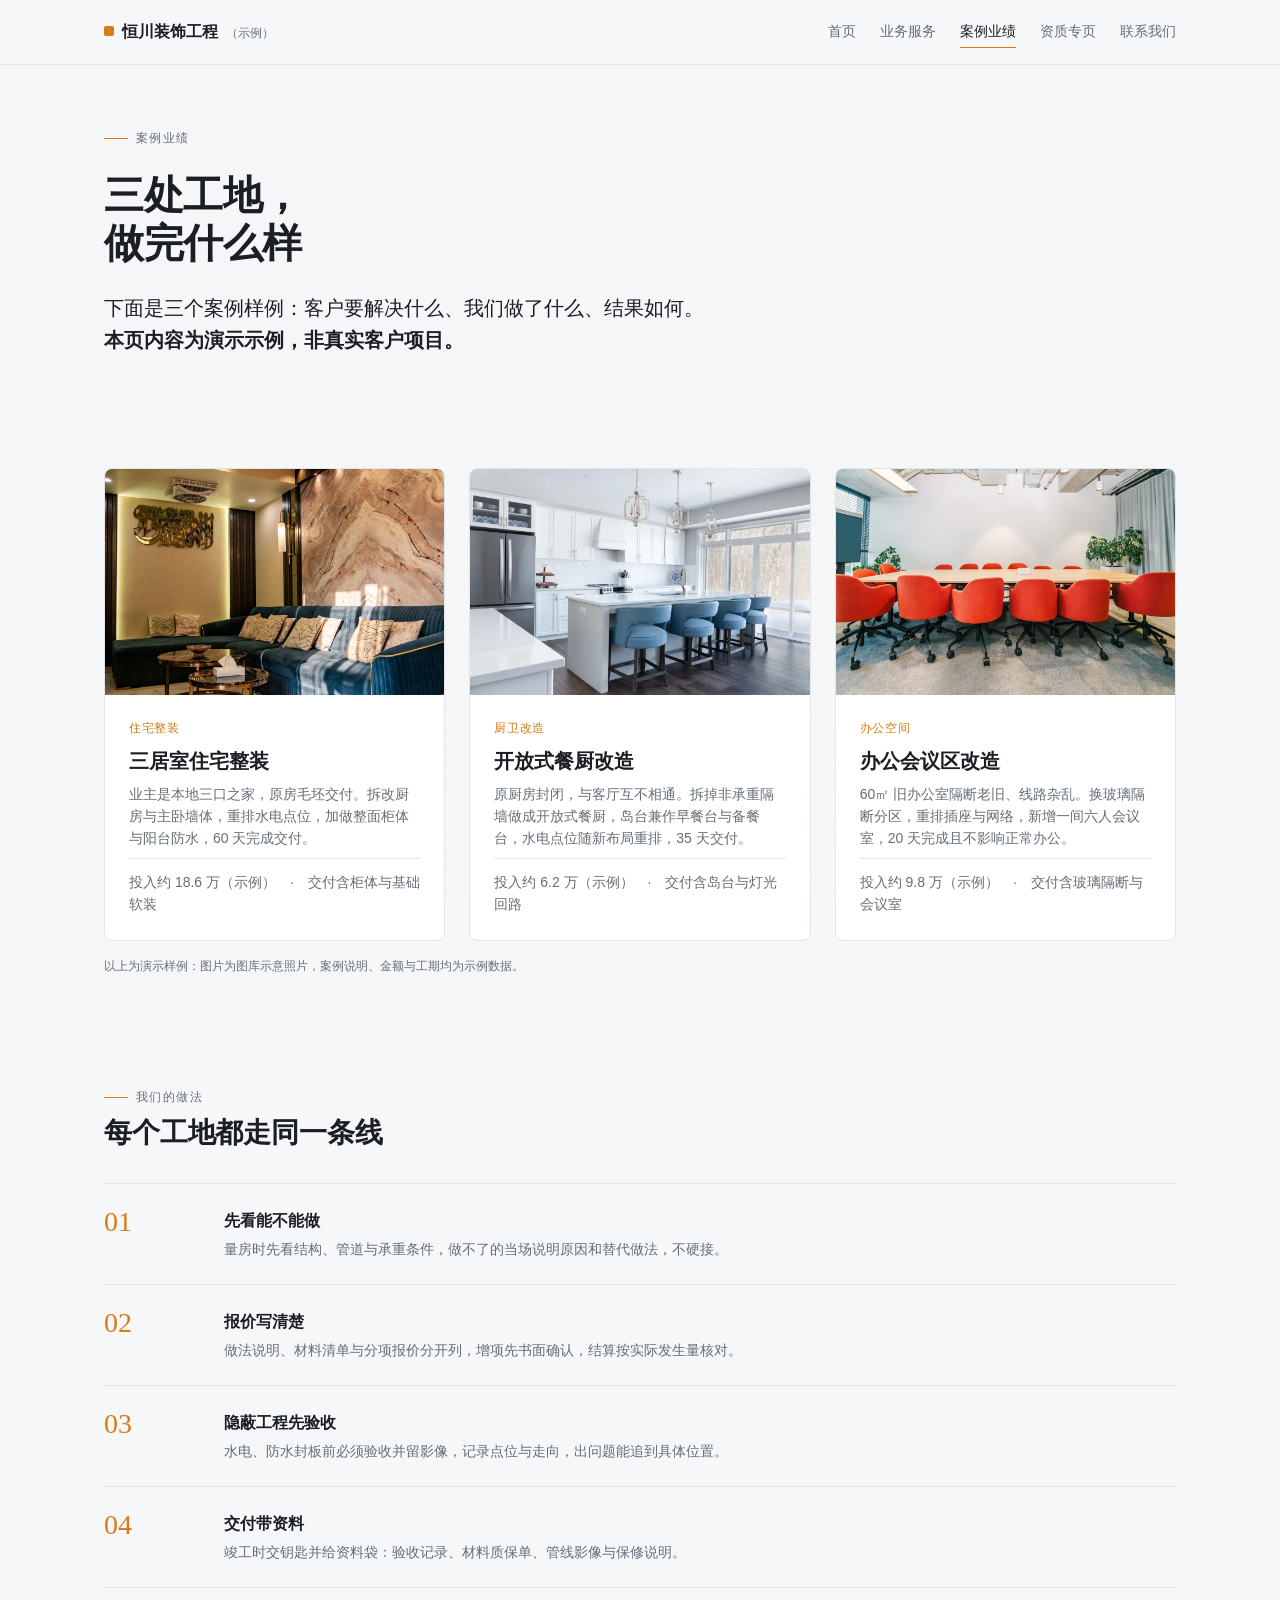
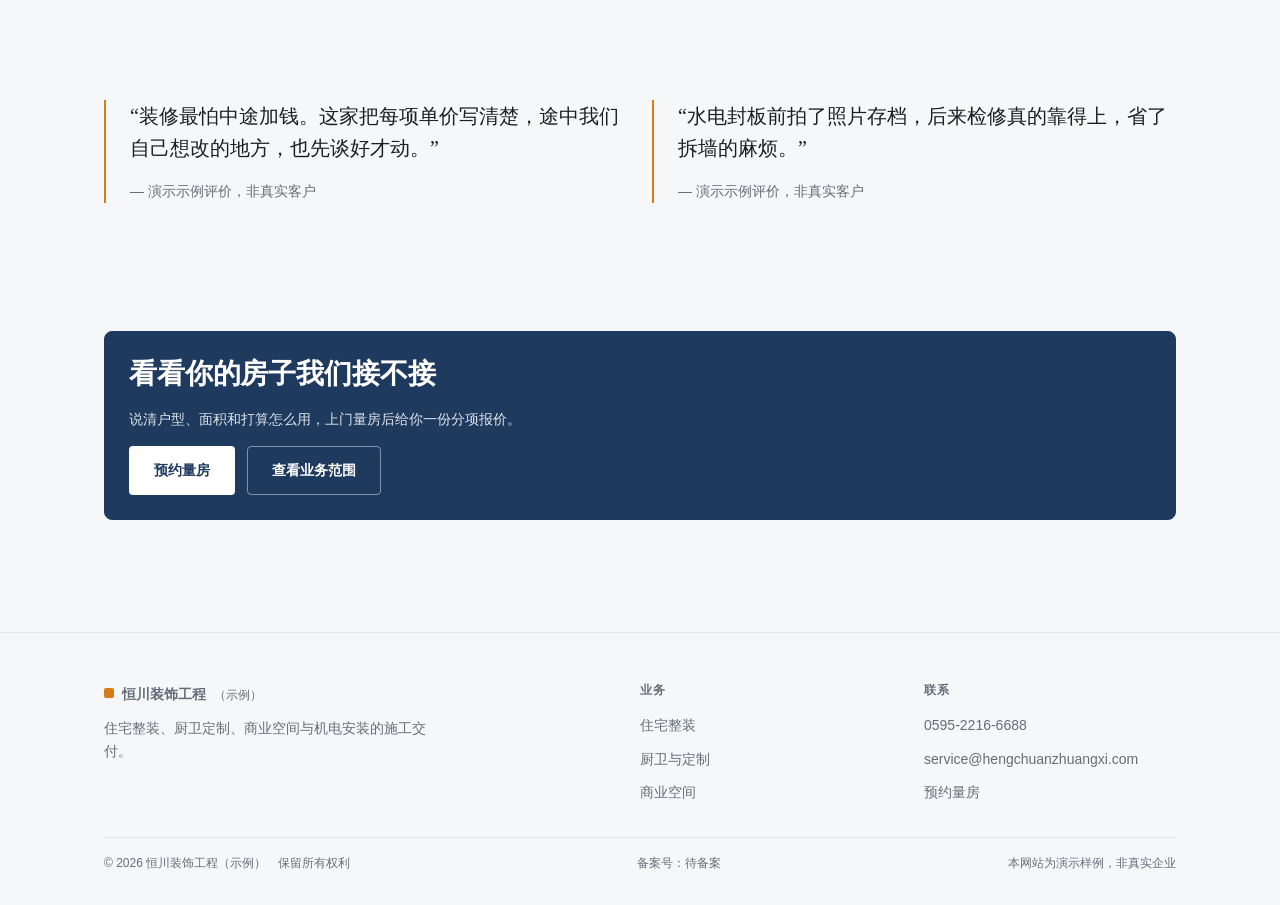
==== cases.html @ 95cbdffe "feat: 上传 cases.html" ====
<!DOCTYPE html>
<html lang="zh-CN">
<head>
<meta charset="UTF-8">
<meta name="viewport" content="width=device-width, initial-scale=1">
<title>案例业绩 | 泉州恒川装饰工程（示例）</title>
<meta name="description" content="恒川装饰工程（示例）的施工案例样例：三居室住宅整装、开放式餐厨改造、办公会议区改造，含做法说明与验收节点。本站为行业演示样例。">
<meta name="theme-color" content="#1f3a5f">
<link rel="icon" href="assets/img/favicon.svg" type="image/svg+xml">
<link rel="stylesheet" href="assets/css/base.css">
</head>
<body>
<a class="skip-link" href="#main">跳到主要内容</a>

<header class="site-header">
  <div class="container site-header__inner">
    <a class="brand" href="index.html">
      <span class="brand__mark" aria-hidden="true"></span>
      恒川装饰工程<span class="brand__sub">（示例）</span>
    </a>
    <button class="nav-toggle" type="button" aria-expanded="false" aria-controls="site-nav" aria-label="打开导航菜单">
      <span aria-hidden="true"></span>
    </button>
    <nav class="nav" id="site-nav" hidden aria-label="主导航">
      <a href="index.html">首页</a>
      <a href="services.html">业务服务</a>
      <a href="cases.html" aria-current="page">案例业绩</a>
      <a href="qualifications.html">资质专页</a>
      <a href="contact.html">联系我们</a>
    </nav>
  </div>
</header>

<main id="main">

  <section class="hero">
    <div class="container">
      <div class="stack-24 u-measure">
        <p class="eyebrow">案例业绩</p>
        <h1 class="display">三处工地，<br>做完什么样</h1>
        <p class="lede">下面是三个案例样例：客户要解决什么、我们做了什么、结果如何。<b>本页内容为演示示例，非真实客户项目。</b></p>
      </div>
    </div>
  </section>

  <!-- 案例卡 -->
  <section class="section">
    <div class="container">
      <div class="grid grid--3">
        <article class="card card--case">
          <div class="card--case__media">
            <img src="assets/img/case-home.webp" alt="完工的住宅客厅，蓝色布艺沙发与大理石背景墙" data-search="住宅整装 完工 客厅 沙发" width="1200" height="800" loading="lazy" decoding="async">
          </div>
          <div class="card--case__body">
            <span class="card__tag">住宅整装</span>
            <h3>三居室住宅整装</h3>
            <p>业主是本地三口之家，原房毛坯交付。拆改厨房与主卧墙体，重排水电点位，加做整面柜体与阳台防水，60 天完成交付。</p>
            <p class="card__meta">投入约 18.6 万（示例）　·　交付含柜体与基础软装</p>
          </div>
        </article>

        <article class="card card--case">
          <div class="card--case__media">
            <img src="assets/img/case-kitchen.webp" alt="完工的开放式厨房，白色岛台与灰蓝色吧台椅，落地窗采光" data-search="餐厨改造 完工 岛台 吧台椅" width="1200" height="800" loading="lazy" decoding="async">
          </div>
          <div class="card--case__body">
            <span class="card__tag">厨卫改造</span>
            <h3>开放式餐厨改造</h3>
            <p>原厨房封闭，与客厅互不相通。拆掉非承重隔墙做成开放式餐厨，岛台兼作早餐台与备餐台，水电点位随新布局重排，35 天交付。</p>
            <p class="card__meta">投入约 6.2 万（示例）　·　交付含岛台与灯光回路</p>
          </div>
        </article>

        <article class="card card--case">
          <div class="card--case__media">
            <img src="assets/img/case-office.webp" alt="完工的办公室会议区，长桌配红色转椅，两侧摆绿植" data-search="办公改造 完工 会议室 长桌" width="1200" height="800" loading="lazy" decoding="async">
          </div>
          <div class="card--case__body">
            <span class="card__tag">办公空间</span>
            <h3>办公会议区改造</h3>
            <p>60㎡ 旧办公室隔断老旧、线路杂乱。换玻璃隔断分区，重排插座与网络，新增一间六人会议室，20 天完成且不影响正常办公。</p>
            <p class="card__meta">投入约 9.8 万（示例）　·　交付含玻璃隔断与会议室</p>
          </div>
        </article>
      </div>
      <p class="tiny u-mt-16">以上为演示样例：图片为图库示意照片，案例说明、金额与工期均为示例数据。</p>
    </div>
  </section>

  <!-- 做法说明 -->
  <section class="section section--tight">
    <div class="container">
      <div class="section-head">
        <p class="eyebrow">我们的做法</p>
        <h2 class="h2">每个工地都走同一条线</h2>
      </div>
      <ol class="steps">
        <li class="step">
          <div class="step__no">01</div>
          <div>
            <h3>先看能不能做</h3>
            <p>量房时先看结构、管道与承重条件，做不了的当场说明原因和替代做法，不硬接。</p>
          </div>
        </li>
        <li class="step">
          <div class="step__no">02</div>
          <div>
            <h3>报价写清楚</h3>
            <p>做法说明、材料清单与分项报价分开列，增项先书面确认，结算按实际发生量核对。</p>
          </div>
        </li>
        <li class="step">
          <div class="step__no">03</div>
          <div>
            <h3>隐蔽工程先验收</h3>
            <p>水电、防水封板前必须验收并留影像，记录点位与走向，出问题能追到具体位置。</p>
          </div>
        </li>
        <li class="step">
          <div class="step__no">04</div>
          <div>
            <h3>交付带资料</h3>
            <p>竣工时交钥匙并给资料袋：验收记录、材料质保单、管线影像与保修说明。</p>
          </div>
        </li>
      </ol>
    </div>
  </section>

  <!-- 客户评价 -->
  <section class="section">
    <div class="container">
      <div class="grid grid--2 u-items-start">
        <figure class="quote">
          <p>“装修最怕中途加钱。这家把每项单价写清楚，途中我们自己想改的地方，也先谈好才动。”</p>
          <figcaption class="small">— 演示示例评价，非真实客户</figcaption>
        </figure>
        <figure class="quote">
          <p>“水电封板前拍了照片存档，后来检修真的靠得上，省了拆墙的麻烦。”</p>
          <figcaption class="small">— 演示示例评价，非真实客户</figcaption>
        </figure>
      </div>
    </div>
  </section>

  <!-- CTA -->
  <section class="section">
    <div class="container">
      <div class="card card--cta">
        <div class="stack-16">
          <h2 class="h2">看看你的房子我们接不接</h2>
          <p class="u-measure">说清户型、面积和打算怎么用，上门量房后给你一份分项报价。</p>
          <div class="hero__actions">
            <a class="btn btn--primary btn--invert" href="contact.html">预约量房</a>
            <a class="btn btn--ghost btn--outline-invert" href="services.html">查看业务范围</a>
          </div>
        </div>
      </div>
    </div>
  </section>

</main>

<footer class="site-footer">
  <div class="container">
    <div class="site-footer__grid">
      <div>
        <a class="brand u-mb-12" href="index.html">
          <span class="brand__mark" aria-hidden="true"></span>
          恒川装饰工程<span class="brand__sub">（示例）</span>
        </a>
        <p class="small u-max-44">住宅整装、厨卫定制、商业空间与机电安装的施工交付。</p>
      </div>
      <div>
        <h3 class="footer__label">业务</h3>
        <ul>
          <li><a href="services.html">住宅整装</a></li>
          <li><a href="services.html">厨卫与定制</a></li>
          <li><a href="services.html">商业空间</a></li>
        </ul>
      </div>
      <div>
        <h3 class="footer__label">联系</h3>
        <ul>
          <li><a href="tel:+8659522166688">0595-2216-6688</a></li>
          <li><a href="mailto:service@hengchuanzhuangxi.com">service@hengchuanzhuangxi.com</a></li>
          <li><a href="contact.html">预约量房</a></li>
        </ul>
      </div>
    </div>
    <div class="site-footer__bottom">
      <span class="tiny">© <span id="year">2026</span> 恒川装饰工程（示例）　保留所有权利</span>
      <span class="tiny">备案号：待备案</span>
      <span class="tiny">本网站为演示样例，非真实企业</span>
    </div>
  </div>
</footer>

<script src="assets/js/site.js"></script>
</body>
</html>
---- assets/css/base.css ----
/* ============================================================
   恒川装饰工程（示例）· 站点样式
   C 站（工程与安装行业 Demo）· 设计令牌集中在文件最上方
   ============================================================ */

:root {
  /* ---- 主色（1 个）：工程藏蓝 ---- */
  --brand: #1f3a5f;
  --brand-deep: #16293f;
  --brand-soft: #e9eef4;

  /* ---- 强调色（1 个）：施工橙 ---- */
  --accent: #d97b16;
  --accent-soft: #fdf0e3;

  /* ---- 中性灰阶（4 级以上） ---- */
  --page: #f6f7f9;
  --surface: #ffffff;
  --line: #e2e5ea;
  --line-strong: #c6cbd3;
  --text: #1b1e23;
  --text-muted: #666d78;

  /* ---- 字号阶梯：12 / 14 / 16 / 20 / 28 / 40 ---- */
  --fs-12: 0.75rem;
  --fs-14: 0.875rem;
  --fs-16: 1rem;
  --fs-20: 1.25rem;
  --fs-28: 1.75rem;
  --fs-40: 2.5rem;

  /* ---- 间距（4 的倍数） ---- */
  --sp-4: 4px;
  --sp-8: 8px;
  --sp-12: 12px;
  --sp-16: 16px;
  --sp-24: 24px;
  --sp-32: 32px;
  --sp-48: 48px;
  --sp-64: 64px;
  --sp-96: 96px;

  --radius: 4px;
  --radius-lg: 8px;
  --measure: 68ch;

  --font-sans: -apple-system, BlinkMacSystemFont, "Segoe UI", "PingFang SC",
    "Hiragino Sans GB", "Microsoft YaHei", "Source Han Sans SC", sans-serif;
  --font-serif: "Songti SC", "SimSun", "Noto Serif CJK SC", "Source Han Serif SC",
    Georgia, "Times New Roman", serif;
}

@media (prefers-color-scheme: dark) {
  :root {
    --brand: #8fb4dd;
    --brand-deep: #b6cfe9;
    --brand-soft: #16233a;
    --accent: #eda53f;
    --accent-soft: #3a2a12;

    --page: #10141a;
    --surface: #171c24;
    --line: #2b323c;
    --line-strong: #434c59;
    --text: #e9edf3;
    --text-muted: #9aa3b0;
  }
}

/* ============================================================
   基础
   ============================================================ */

*,
*::before,
*::after {
  box-sizing: border-box;
}

html {
  -webkit-text-size-adjust: 100%;
}

body {
  margin: 0;
  background: var(--page);
  color: var(--text);
  font-family: var(--font-sans);
  font-size: var(--fs-16);
  line-height: 1.6;
  -webkit-font-smoothing: antialiased;
  overflow-x: hidden;
}

/* 纸纹噪点背景（页面级细节，非默认白底） */
body::before {
  content: "";
  position: fixed;
  inset: 0;
  z-index: 0;
  pointer-events: none;
  opacity: 0.4;
  background-image: url("data:image/svg+xml,%3Csvg xmlns='http://www.w3.org/2000/svg' width='160' height='160'%3E%3Cfilter id='n'%3E%3CfeTurbulence type='fractalNoise' baseFrequency='0.85' numOctaves='3'/%3E%3C/filter%3E%3Crect width='160' height='160' filter='url(%23n)' opacity='0.05'/%3E%3C/svg%3E");
}

body > * {
  position: relative;
  z-index: 1;
}

img {
  max-width: 100%;
  height: auto;
  display: block;
}

a {
  color: var(--brand);
  text-decoration-thickness: 1px;
  text-underline-offset: 3px;
}

a:hover {
  color: var(--accent);
}

:focus-visible {
  outline: 2px solid var(--accent);
  outline-offset: 2px;
  border-radius: 2px;
}

::selection {
  background: var(--brand);
  color: var(--surface);
}

h1,
h2,
h3,
p,
figure,
blockquote,
dl,
dd {
  margin: 0;
}

ul,
ol {
  margin: 0;
  padding: 0;
  list-style: none;
}

input,
button,
textarea,
select {
  font: inherit;
  color: inherit;
}

button {
  cursor: pointer;
}

/* ============================================================
   排版
   ============================================================ */

.container {
  width: 100%;
  max-width: 1120px;
  margin: 0 auto;
  padding: 0 var(--sp-24);
}

@media (max-width: 640px) {
  .container {
    padding: 0 var(--sp-16);
  }
}

.section {
  padding: var(--sp-64) 0;
}

@media (max-width: 640px) {
  .section {
    padding: var(--sp-48) 0;
  }
}

.section--tight {
  padding: var(--sp-48) 0;
}

/* 大标题：衬线，超大字号，全站唯一的衬线体块 */
.display {
  font-family: var(--font-serif);
  font-size: var(--fs-40);
  line-height: 1.2;
  letter-spacing: -0.01em;
  font-weight: 700;
}

@media (max-width: 640px) {
  .display {
    font-size: var(--fs-28);
  }
}

.h2 {
  font-size: var(--fs-28);
  line-height: 1.3;
  letter-spacing: -0.005em;
  font-weight: 650;
}

@media (max-width: 640px) {
  .h2 {
    font-size: var(--fs-20);
  }
}

.h3 {
  font-size: var(--fs-20);
  line-height: 1.4;
  font-weight: 650;
}

.lede {
  font-size: var(--fs-20);
  line-height: 1.6;
  color: var(--text);
  max-width: var(--measure);
}

@media (max-width: 640px) {
  .lede {
    font-size: var(--fs-16);
  }
}

.body-text {
  max-width: var(--measure);
  color: var(--text-muted);
}

.small {
  font-size: var(--fs-14);
  color: var(--text-muted);
}

.tiny {
  font-size: var(--fs-12);
  color: var(--text-muted);
}

/* 1px 细线分隔（区块之间的克制分界） */
.rule {
  height: 1px;
  background: var(--line);
  border: 0;
  margin: 0;
}

/* 区块抬头：编号 + 标题 + 一句说明 */
.section-head {
  display: grid;
  gap: var(--sp-8);
  margin-bottom: var(--sp-32);
  max-width: var(--measure);
}

.eyebrow {
  display: inline-flex;
  align-items: center;
  gap: var(--sp-8);
  font-size: var(--fs-12);
  letter-spacing: 0.12em;
  text-transform: uppercase;
  color: var(--text-muted);
}

.eyebrow::before {
  content: "";
  width: 24px;
  height: 1px;
  background: var(--accent);
}

/* ============================================================
   按钮
   ============================================================ */

.btn {
  display: inline-flex;
  align-items: center;
  justify-content: center;
  gap: var(--sp-8);
  min-height: 44px;
  padding: var(--sp-12) var(--sp-24);
  border: 1px solid transparent;
  border-radius: var(--radius);
  font-size: var(--fs-14);
  font-weight: 600;
  text-decoration: none;
  transition: background-color 0.15s ease, border-color 0.15s ease, color 0.15s ease;
}

.btn--primary {
  background: var(--brand);
  color: var(--surface);
}

.btn--primary:hover {
  background: var(--brand-deep);
  color: var(--surface);
}

.btn--primary:active {
  transform: translateY(1px);
}

.btn--ghost {
  background: transparent;
  color: var(--text);
  border-color: var(--line-strong);
}

.btn--ghost:hover {
  border-color: var(--brand);
  color: var(--brand);
}

.btn[disabled],
.btn[aria-disabled="true"] {
  opacity: 0.45;
  cursor: not-allowed;
  pointer-events: none;
}

.btn.is-loading {
  color: transparent;
  position: relative;
}

.btn.is-loading::after {
  content: "";
  position: absolute;
  width: 14px;
  height: 14px;
  border: 2px solid currentColor;
  border-top-color: transparent;
  border-radius: 50%;
  color: var(--surface);
  animation: spin 0.7s linear infinite;
}

@keyframes spin {
  to {
    transform: rotate(360deg);
  }
}

@media (prefers-reduced-motion: reduce) {
  * {
    animation-duration: 0.01ms !important;
    transition-duration: 0.01ms !important;
  }
}

/* ============================================================
   页头
   ============================================================ */

.site-header {
  position: sticky;
  top: 0;
  z-index: 20;
  background: color-mix(in srgb, var(--page) 88%, transparent);
  backdrop-filter: blur(8px);
  border-bottom: 1px solid var(--line);
}

.site-header__inner {
  display: flex;
  align-items: center;
  justify-content: space-between;
  gap: var(--sp-16);
  min-height: 64px;
}

.brand {
  display: inline-flex;
  align-items: baseline;
  gap: var(--sp-8);
  font-size: var(--fs-16);
  font-weight: 700;
  color: var(--text);
  text-decoration: none;
}

.brand__mark {
  width: 10px;
  height: 10px;
  background: var(--accent);
  border-radius: 2px;
  transform: translateY(-1px);
}

.brand__sub {
  font-size: var(--fs-12);
  font-weight: 400;
  color: var(--text-muted);
}

.nav {
  display: flex;
  align-items: center;
  gap: var(--sp-24);
}

.nav a {
  font-size: var(--fs-14);
  color: var(--text-muted);
  text-decoration: none;
  padding: var(--sp-4) 0;
  border-bottom: 1px solid transparent;
}

.nav a:hover {
  color: var(--text);
}

.nav a[aria-current="page"] {
  color: var(--text);
  border-bottom-color: var(--accent);
}

.nav-toggle {
  display: none;
  width: 44px;
  height: 44px;
  padding: 0;
  border: 1px solid var(--line-strong);
  border-radius: var(--radius);
  background: var(--surface);
  align-items: center;
  justify-content: center;
}

.nav-toggle span {
  display: block;
  width: 18px;
  height: 1px;
  background: var(--text);
  position: relative;
}

.nav-toggle span::before,
.nav-toggle span::after {
  content: "";
  position: absolute;
  left: 0;
  width: 18px;
  height: 1px;
  background: var(--text);
}

.nav-toggle span::before {
  top: -6px;
}

.nav-toggle span::after {
  top: 6px;
}

@media (max-width: 640px) {
  .nav-toggle {
    display: inline-flex;
  }

  .nav {
    position: absolute;
    top: 100%;
    left: 0;
    right: 0;
    flex-direction: column;
    align-items: stretch;
    gap: 0;
    background: var(--surface);
    border-bottom: 1px solid var(--line);
    padding: var(--sp-8) var(--sp-16) var(--sp-16);
  }

  .nav[hidden] {
    display: none;
  }

  .nav a {
    padding: var(--sp-12) 0;
    border-bottom: 1px solid var(--line);
    font-size: var(--fs-16);
  }

  .nav a[aria-current="page"] {
    border-bottom-color: var(--line);
    color: var(--accent);
  }
}

/* 桌面端（≥641px）：<nav> 带 hidden 属性时也必须正常显示
   —— hidden 是 HTML 全局属性，浏览器默认 [hidden]{display:none}；
   移动端默认收起靠这个属性，所以桌面端必须显式覆盖，否则桌面导航会一起消失 */
@media (min-width: 641px) {
  .nav[hidden] {
    display: flex;
  }
}

/* ============================================================
   Hero（非对称栅格：文字 7 / 图 5）
   ============================================================ */

.hero {
  padding: var(--sp-64) 0 var(--sp-48);
}

@media (max-width: 640px) {
  .hero {
    padding: var(--sp-48) 0 var(--sp-32);
  }
}

.hero__grid {
  display: grid;
  grid-template-columns: 7fr 5fr;
  gap: var(--sp-48);
  align-items: end;
}

@media (max-width: 1024px) {
  .hero__grid {
    gap: var(--sp-32);
  }
}

@media (max-width: 640px) {
  .hero__grid {
    grid-template-columns: 1fr;
    gap: var(--sp-24);
  }
}

.hero__copy {
  display: grid;
  gap: var(--sp-24);
}

.hero__media {
  position: relative;
  border-radius: var(--radius-lg);
  overflow: hidden;
  background: var(--brand-soft);
  aspect-ratio: 4 / 5;
}

.hero__media img {
  width: 100%;
  height: 100%;
  object-fit: cover;
}

/* 图片上的细线角标 */
.hero__media::after {
  content: "";
  position: absolute;
  inset: var(--sp-16);
  border: 1px solid rgba(255, 255, 255, 0.45);
  border-radius: var(--radius);
  pointer-events: none;
}

@media (prefers-color-scheme: dark) {
  .hero__media::after {
    border-color: rgba(0, 0, 0, 0.35);
  }
}

.hero__actions {
  display: flex;
  flex-wrap: wrap;
  gap: var(--sp-12);
}

/* ============================================================
   数据条
   ============================================================ */

.stats {
  display: grid;
  grid-template-columns: repeat(4, 1fr);
  border-top: 1px solid var(--line);
  border-bottom: 1px solid var(--line);
}

@media (max-width: 640px) {
  .stats {
    grid-template-columns: repeat(2, 1fr);
  }
}

.stat {
  padding: var(--sp-24) var(--sp-16);
  border-left: 1px solid var(--line);
}

.stat:first-child {
  border-left: 0;
}

@media (max-width: 640px) {
  .stat:nth-child(odd) {
    border-left: 0;
  }

  .stat:nth-child(n + 3) {
    border-top: 1px solid var(--line);
  }
}

.stat__num {
  font-family: var(--font-serif);
  font-size: var(--fs-28);
  line-height: 1.1;
  color: var(--brand);
}

.stat__label {
  font-size: var(--fs-12);
  color: var(--text-muted);
  margin-top: var(--sp-4);
}

/* ============================================================
   卡片网格
   ============================================================ */

.grid {
  display: grid;
  gap: var(--sp-24);
}

.grid--3 {
  grid-template-columns: repeat(3, 1fr);
}

.grid--2 {
  grid-template-columns: repeat(2, 1fr);
}

@media (max-width: 1024px) {
  .grid--3 {
    grid-template-columns: repeat(2, 1fr);
  }
}

@media (max-width: 640px) {
  .grid--3,
  .grid--2 {
    grid-template-columns: 1fr;
  }
}

.card {
  background: var(--surface);
  border: 1px solid var(--line);
  border-radius: var(--radius-lg);
  padding: var(--sp-24);
  display: grid;
  gap: var(--sp-12);
  align-content: start;
  transition: border-color 0.15s ease, transform 0.15s ease;
}

.card:hover {
  border-color: var(--line-strong);
  transform: translateY(-2px);
}

.card__icon {
  width: 32px;
  height: 32px;
  color: var(--brand);
}

.card h3 {
  font-size: var(--fs-20);
  font-weight: 650;
  line-height: 1.4;
}

.card p {
  font-size: var(--fs-14);
  color: var(--text-muted);
}

.card__meta {
  font-size: var(--fs-12);
  color: var(--text-muted);
  padding-top: var(--sp-12);
  border-top: 1px solid var(--line);
}

/* 带图片的案例卡 */
.card--case {
  padding: 0;
  overflow: hidden;
  gap: 0;
}

.card--case:hover {
  transform: none;
}

.card--case__media {
  aspect-ratio: 3 / 2;
  overflow: hidden;
  background: var(--brand-soft);
}

.card--case__media img {
  width: 100%;
  height: 100%;
  object-fit: cover;
  transition: transform 0.3s ease;
}

.card--case:hover .card--case__media img {
  transform: scale(1.02);
}

.card--case__body {
  padding: var(--sp-24);
  display: grid;
  gap: var(--sp-8);
}

.card__tag {
  display: inline-block;
  font-size: var(--fs-12);
  color: var(--accent);
  letter-spacing: 0.06em;
}

/* ============================================================
   编号流程（编号列表细节）
   ============================================================ */

.steps {
  display: grid;
  gap: 0;
  counter-reset: step;
}

.step {
  display: grid;
  grid-template-columns: 96px 1fr;
  gap: var(--sp-24);
  padding: var(--sp-24) 0;
  border-top: 1px solid var(--line);
  align-items: start;
}

.step:last-child {
  border-bottom: 1px solid var(--line);
}

.step__no {
  font-family: var(--font-serif);
  font-size: var(--fs-28);
  line-height: 1;
  color: var(--accent);
}

.step h3 {
  font-size: var(--fs-16);
  font-weight: 650;
  margin-bottom: var(--sp-4);
}

.step p {
  font-size: var(--fs-14);
  color: var(--text-muted);
  max-width: var(--measure);
}

@media (max-width: 640px) {
  .step {
    grid-template-columns: 48px 1fr;
    gap: var(--sp-16);
  }

  .step__no {
    font-size: var(--fs-20);
  }
}

/* ============================================================
   引言
   ============================================================ */

.quote {
  display: grid;
  gap: var(--sp-16);
  max-width: var(--measure);
  padding-left: var(--sp-24);
  border-left: 2px solid var(--accent);
}

.quote p {
  font-family: var(--font-serif);
  font-size: var(--fs-20);
  line-height: 1.6;
}

.quote footer {
  font-size: var(--fs-14);
  color: var(--text-muted);
}

/* ============================================================
   FAQ
   ============================================================ */

.faq {
  border-top: 1px solid var(--line);
}

.faq details {
  border-bottom: 1px solid var(--line);
}

.faq summary {
  cursor: pointer;
  list-style: none;
  padding: var(--sp-16) 0;
  font-size: var(--fs-16);
  font-weight: 600;
  display: flex;
  justify-content: space-between;
  gap: var(--sp-16);
}

.faq summary::-webkit-details-marker {
  display: none;
}

.faq summary::after {
  content: "+";
  color: var(--accent);
  font-weight: 400;
  font-size: var(--fs-20);
  line-height: 1.2;
}

.faq details[open] summary::after {
  content: "−";
}

.faq p {
  padding: 0 0 var(--sp-16);
  font-size: var(--fs-14);
  color: var(--text-muted);
  max-width: var(--measure);
}

/* ============================================================
   表单
   ============================================================ */

.form {
  display: grid;
  gap: var(--sp-16);
  max-width: 560px;
}

.field {
  display: grid;
  gap: var(--sp-8);
}

.field label {
  font-size: var(--fs-14);
  font-weight: 600;
}

.field input,
.field textarea,
.field select {
  width: 100%;
  padding: var(--sp-12) var(--sp-16);
  min-height: 44px;
  background: var(--surface);
  border: 1px solid var(--line-strong);
  border-radius: var(--radius);
  transition: border-color 0.15s ease, box-shadow 0.15s ease;
}

.field textarea {
  min-height: 120px;
  resize: vertical;
}

.field input:focus,
.field textarea:focus,
.field select:focus {
  border-color: var(--brand);
  box-shadow: 0 0 0 3px var(--brand-soft);
  outline: none;
}

.field input:focus-visible,
.field textarea:focus-visible,
.field select:focus-visible {
  outline: 2px solid var(--accent);
  outline-offset: 1px;
}

.field__error {
  font-size: var(--fs-12);
  color: var(--accent);
  min-height: 1em;
}

.field.is-invalid input,
.field.is-invalid textarea {
  border-color: var(--accent);
}

.form__note {
  font-size: var(--fs-12);
  color: var(--text-muted);
}

.form__status {
  font-size: var(--fs-14);
  padding: var(--sp-12) var(--sp-16);
  border-radius: var(--radius);
  background: var(--brand-soft);
  color: var(--brand);
  border: 1px solid var(--brand-soft);
}

.form__status[hidden] {
  display: none;
}

/* ============================================================
   页脚
   ============================================================ */

.site-footer {
  border-top: 1px solid var(--line);
  padding: var(--sp-48) 0 var(--sp-32);
  margin-top: var(--sp-48);
}

.site-footer__grid {
  display: grid;
  grid-template-columns: 2fr 1fr 1fr;
  gap: var(--sp-32);
}

@media (max-width: 640px) {
  .site-footer__grid {
    grid-template-columns: 1fr;
    gap: var(--sp-24);
  }
}

.site-footer .footer__label {
  font-size: var(--fs-12);
  letter-spacing: 0.12em;
  text-transform: uppercase;
  color: var(--text-muted);
  font-weight: 600;
  margin-bottom: var(--sp-12);
}

.site-footer ul {
  display: grid;
  gap: var(--sp-8);
}

.site-footer a {
  font-size: var(--fs-14);
  color: var(--text-muted);
  text-decoration: none;
}

.site-footer a:hover {
  color: var(--accent);
  text-decoration: underline;
}

.site-footer__bottom {
  margin-top: var(--sp-32);
  padding-top: var(--sp-16);
  border-top: 1px solid var(--line);
  display: flex;
  flex-wrap: wrap;
  gap: var(--sp-8) var(--sp-24);
  justify-content: space-between;
}

/* ============================================================
   施工前后对比（行业专属模块）
   ============================================================ */

.ba-grid {
  display: grid;
  grid-template-columns: repeat(2, 1fr);
  gap: var(--sp-24);
}

@media (max-width: 640px) {
  .ba-grid {
    grid-template-columns: 1fr;
    gap: var(--sp-16);
  }
}

.ba-item {
  display: grid;
  gap: var(--sp-12);
  margin: 0;
  background: var(--surface);
  border: 1px solid var(--line);
  border-radius: var(--radius-lg);
  padding: var(--sp-16);
}

.ba-item__media {
  aspect-ratio: 3 / 2;
  overflow: hidden;
  border-radius: var(--radius);
  background: var(--brand-soft);
}

.ba-item__media img {
  width: 100%;
  height: 100%;
  object-fit: cover;
}

.ba-item figcaption {
  display: grid;
  gap: var(--sp-8);
}

.ba-item figcaption p {
  font-size: var(--fs-14);
  color: var(--text-muted);
  max-width: var(--measure);
}

/* ============================================================
   资质证书展示位（可点击放大）
   ============================================================ */

.cert-grid {
  display: grid;
  grid-template-columns: repeat(4, 1fr);
  gap: var(--sp-16);
}

@media (max-width: 1024px) {
  .cert-grid {
    grid-template-columns: repeat(2, 1fr);
  }
}

@media (max-width: 640px) {
  .cert-grid {
    grid-template-columns: 1fr;
  }
}

.cert {
  margin: 0;
  display: grid;
  gap: var(--sp-8);
  cursor: zoom-in;
  background: var(--surface);
  border: 1px solid var(--line);
  border-radius: var(--radius-lg);
  padding: var(--sp-12);
}

.cert:hover {
  border-color: var(--line-strong);
}

.cert__art {
  width: 100%;
  height: auto;
  display: block;
  border-radius: var(--radius);
}

.cert figcaption {
  font-size: var(--fs-12);
  color: var(--text-muted);
}

.cert-dialog {
  border: 1px solid var(--line-strong);
  border-radius: var(--radius-lg);
  padding: var(--sp-24);
  background: var(--surface);
  max-width: min(92vw, 720px);
}

.cert-dialog::backdrop {
  background: rgba(16, 20, 26, 0.55);
}

.cert-dialog__close {
  position: absolute;
  top: var(--sp-8);
  right: var(--sp-8);
  width: 36px;
  height: 36px;
  border: 1px solid var(--line-strong);
  border-radius: var(--radius);
  background: var(--surface);
  color: var(--text);
  font-size: var(--fs-20);
  line-height: 1;
}

/* ============================================================
   带图卡片
   ============================================================ */

.card--photo {
  padding: 0;
  overflow: hidden;
  gap: 0;
}

.card__media {
  aspect-ratio: 3 / 2;
  overflow: hidden;
  background: var(--brand-soft);
}

.card__media img {
  width: 100%;
  height: 100%;
  object-fit: cover;
}

.card--photo > .stack-8 {
  padding: var(--sp-24);
}

/* ============================================================
   清单与表格
   ============================================================ */

.tick-list {
  display: grid;
  gap: var(--sp-8);
}

.tick-list li {
  position: relative;
  padding-left: var(--sp-20);
  font-size: var(--fs-14);
  color: var(--text-muted);
  max-width: var(--measure);
}

.tick-list li::before {
  content: "";
  position: absolute;
  left: 0;
  top: 0.55em;
  width: 10px;
  height: 1px;
  background: var(--accent);
}

.table-wrap {
  overflow-x: auto;
}

.data-table {
  width: 100%;
  border-collapse: collapse;
  font-size: var(--fs-14);
  min-width: 560px;
}

.data-table th,
.data-table td {
  text-align: left;
  padding: var(--sp-12) var(--sp-16);
  border-bottom: 1px solid var(--line);
}

.data-table th {
  font-size: var(--fs-12);
  letter-spacing: 0.06em;
  color: var(--text-muted);
  font-weight: 600;
  white-space: nowrap;
}

.data-table tbody tr:last-child td {
  border-bottom: 0;
}

/* 窄屏：表格转成堆叠列表，避免横向滚动（R6 / AC-D11） */
@media (max-width: 640px) {
  .table-wrap {
    overflow-x: visible;
  }

  .data-table {
    display: block;
    min-width: 0;
  }

  .data-table thead {
    display: none;
  }

  .data-table tbody,
  .data-table tr,
  .data-table td {
    display: block;
    width: 100%;
  }

  .data-table tr {
    border-bottom: 1px solid var(--line);
    padding: var(--sp-8) 0;
  }

  .data-table td {
    border: 0;
    padding: var(--sp-4) var(--sp-8);
  }

  .data-table td::before {
    content: attr(data-label);
    display: inline-block;
    min-width: 5.5em;
    color: var(--text-muted);
    font-size: var(--fs-12);
  }
}

/* ============================================================
   工具类
   ============================================================ */

.stack-8 { display: grid; gap: var(--sp-8); }
.stack-16 { display: grid; gap: var(--sp-16); }
.stack-24 { display: grid; gap: var(--sp-24); }
.mt-16 { margin-top: var(--sp-16); }
.mt-32 { margin-top: var(--sp-32); }
.mt-48 { margin-top: var(--sp-48); }
.muted { color: var(--text-muted); }
.brand-color { color: var(--brand); }

.center-narrow {
  max-width: var(--measure);
  margin-inline: auto;
}

.sr-only {
  position: absolute;
  width: 1px;
  height: 1px;
  padding: 0;
  margin: -1px;
  overflow: hidden;
  clip: rect(0 0 0 0);
  white-space: nowrap;
  border: 0;
}

/* 图片缺失时的兜底：显示待替换的搜索词，不出破图 */
.media-fallback {
  position: absolute;
  inset: 0;
  display: flex;
  align-items: flex-end;
  padding: var(--sp-16);
  background: repeating-linear-gradient(
    135deg,
    var(--brand-soft),
    var(--brand-soft) 8px,
    color-mix(in srgb, var(--brand-soft) 70%, var(--line)) 8px,
    color-mix(in srgb, var(--brand-soft) 70%, var(--line)) 16px
  );
}

.media-fallback__label {
  font-size: var(--fs-12);
  color: var(--text-muted);
  background: var(--surface);
  padding: var(--sp-4) var(--sp-8);
  border-radius: var(--radius);
  border: 1px solid var(--line);
}

.skip-link {
  position: absolute;
  left: -9999px;
  top: 0;
  z-index: 100;
  background: var(--brand);
  color: var(--surface);
  padding: var(--sp-12) var(--sp-16);
}

.skip-link:focus {
  left: var(--sp-16);
  top: var(--sp-16);
}

@media (max-width: 640px) {
  .container {
    padding-left: var(--sp-16);
    padding-right: var(--sp-16);
  }

  .display {
    font-size: var(--fs-28);
  }

  .steps,
  .stats,
  .grid {
    min-width: 0;
  }
}

/* ============================================================
   补充组件：CTA 卡、反白按钮、工具类
   ============================================================ */

.card--cta {
  background: var(--brand);
  color: var(--surface);
  border-color: var(--brand);
}

.card--cta p {
  color: color-mix(in srgb, var(--surface) 86%, transparent);
}

.card--cta .h2 {
  color: var(--surface);
}

.btn--invert {
  background: var(--surface);
  color: var(--brand);
}

.btn--invert:hover {
  background: var(--surface);
  color: var(--brand-deep);
}

.btn--outline-invert {
  background: transparent;
  color: var(--surface);
  border-color: color-mix(in srgb, var(--surface) 45%, transparent);
}

.btn--outline-invert:hover {
  border-color: var(--surface);
  color: var(--surface);
}

.u-measure { max-width: var(--measure); }
.u-max-44 { max-width: 44ch; }
.u-mb-12 { margin-bottom: var(--sp-12); }
.u-mt-8 { margin-top: var(--sp-8); }
.u-mt-16 { margin-top: var(--sp-16); }
.u-mt-24 { margin-top: var(--sp-24); }
.u-fw-600 { font-weight: 600; }

.u-items-start { align-items: start; }
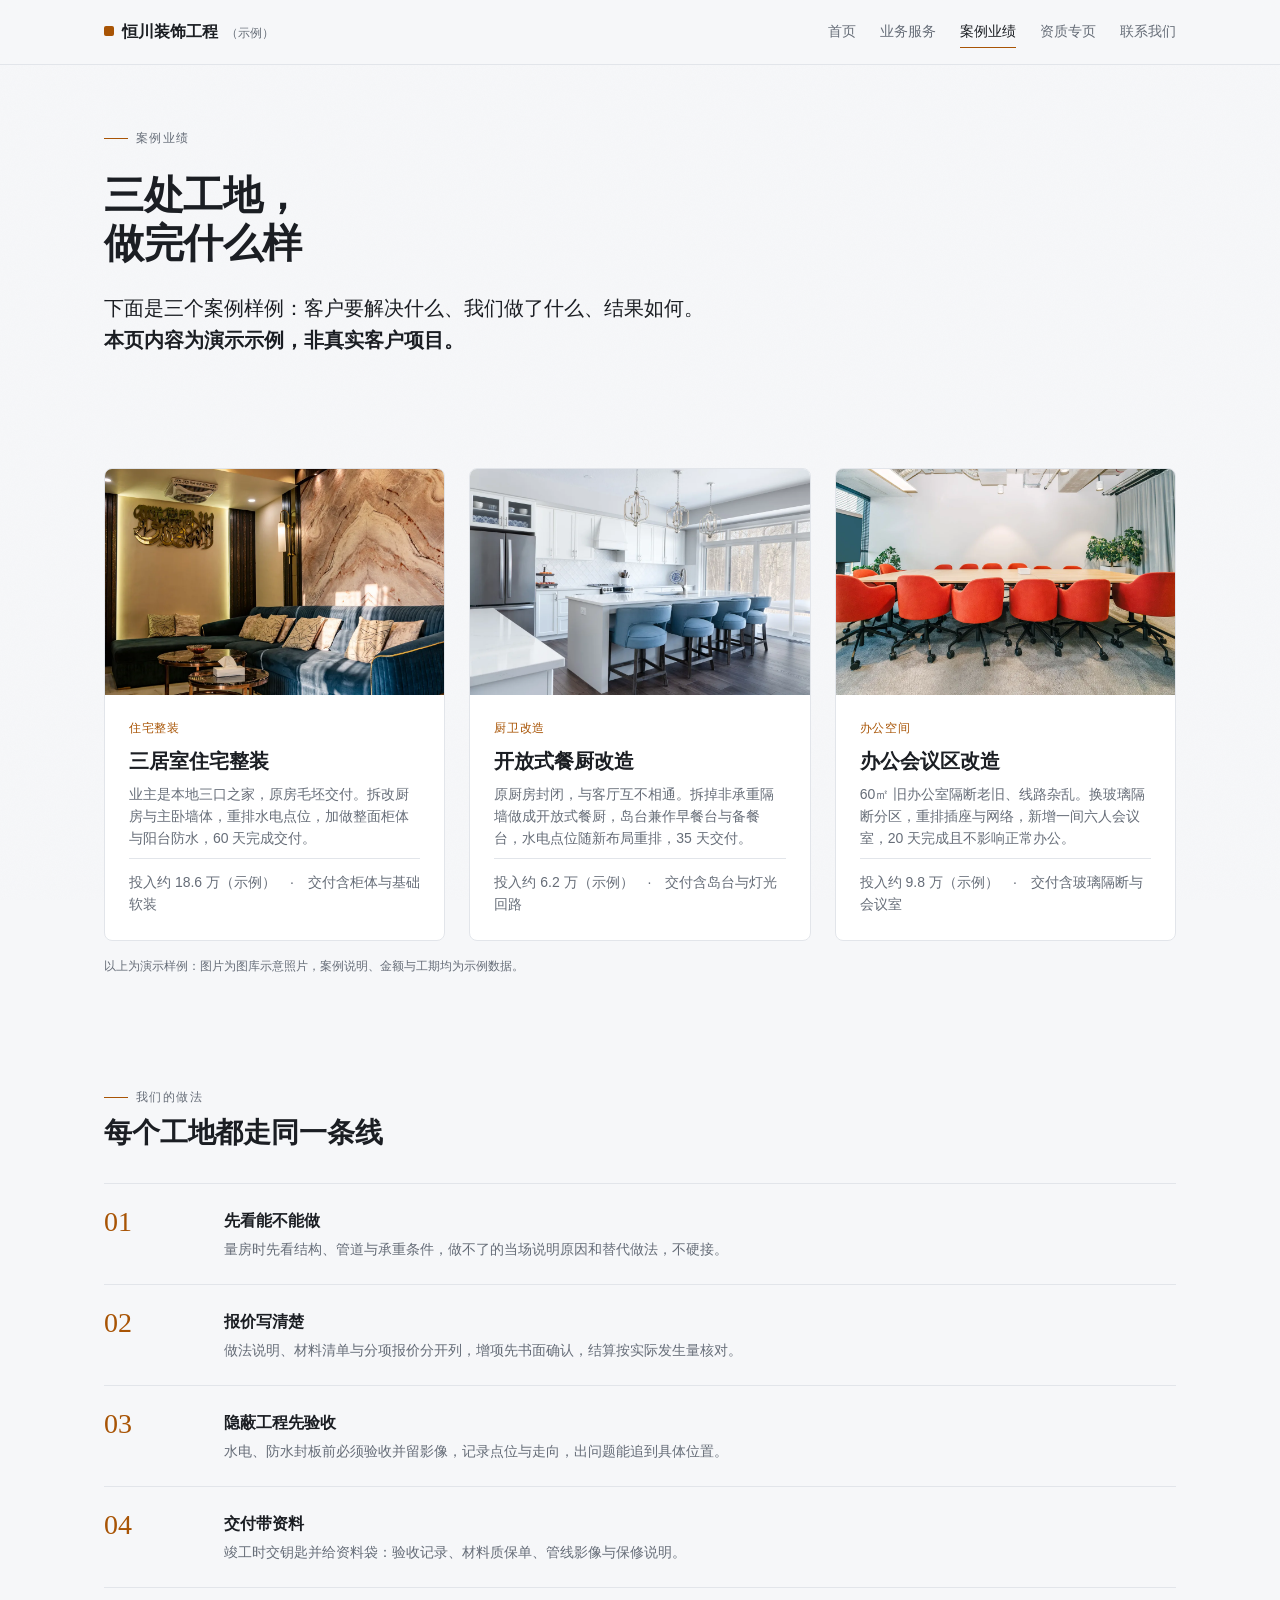
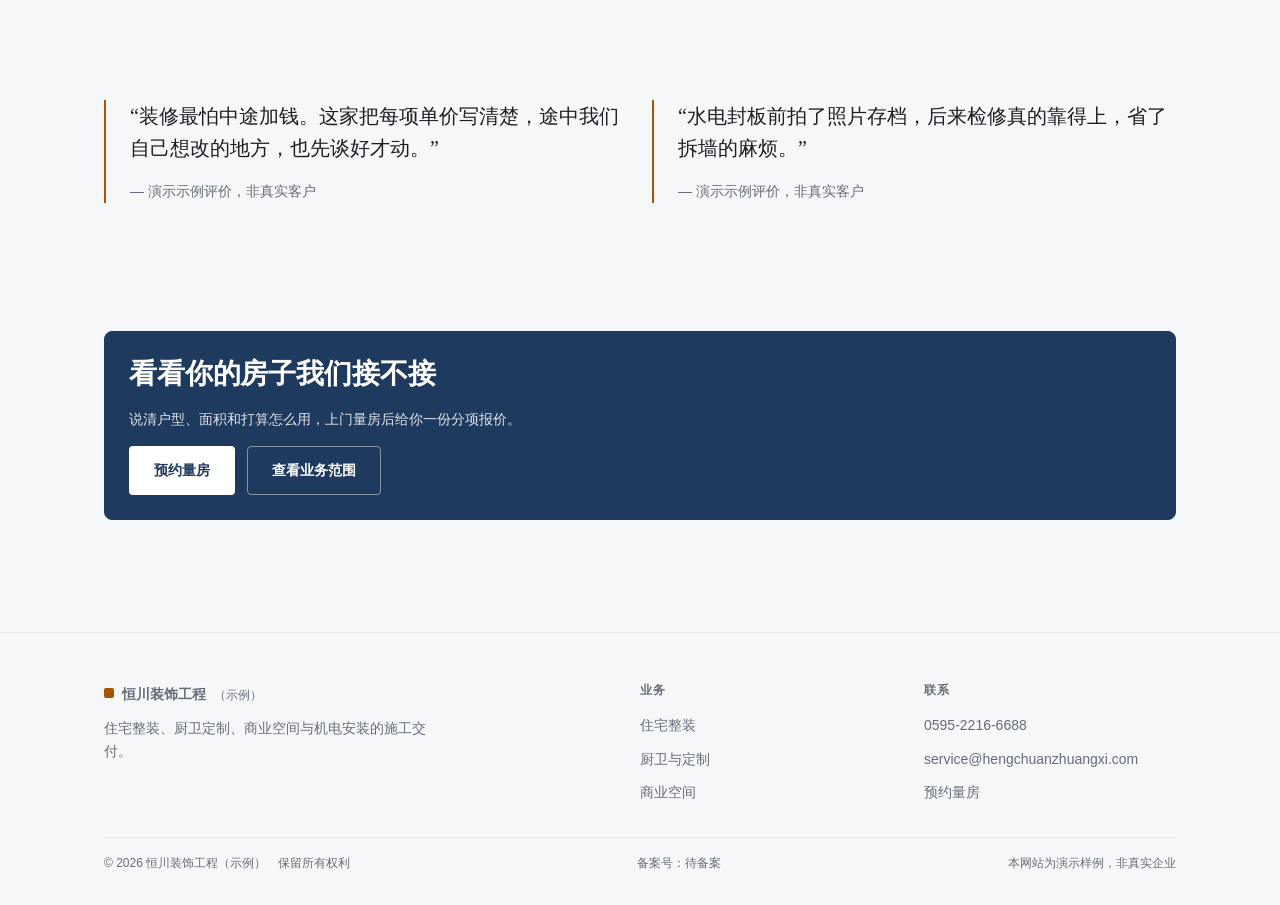
==== commit 72cab360: "feat: 上传 cases.html" ====
--- a/cases.html
+++ b/cases.html
@@ -46,6 +46,7 @@
   <!-- 案例卡 -->
   <section class="section">
     <div class="container">
+      <h2 class="sr-only">案例列表</h2>
       <div class="grid grid--3">
         <article class="card card--case">
           <div class="card--case__media">
--- a/assets/css/base.css
+++ b/assets/css/base.css
@@ -9,9 +9,9 @@
   --brand-deep: #16293f;
   --brand-soft: #e9eef4;
 
-  /* ---- 强调色（1 个）：施工橙 ---- */
-  --accent: #d97b16;
-  --accent-soft: #fdf0e3;
+  /* ---- 强调色（1 个）：施工橙（加深以满足 12px 小字 4.5:1 对比度） ---- */
+  --accent: #a85405;
+  --accent-soft: #fbeedc;
 
   /* ---- 中性灰阶（4 级以上） ---- */
   --page: #f6f7f9;
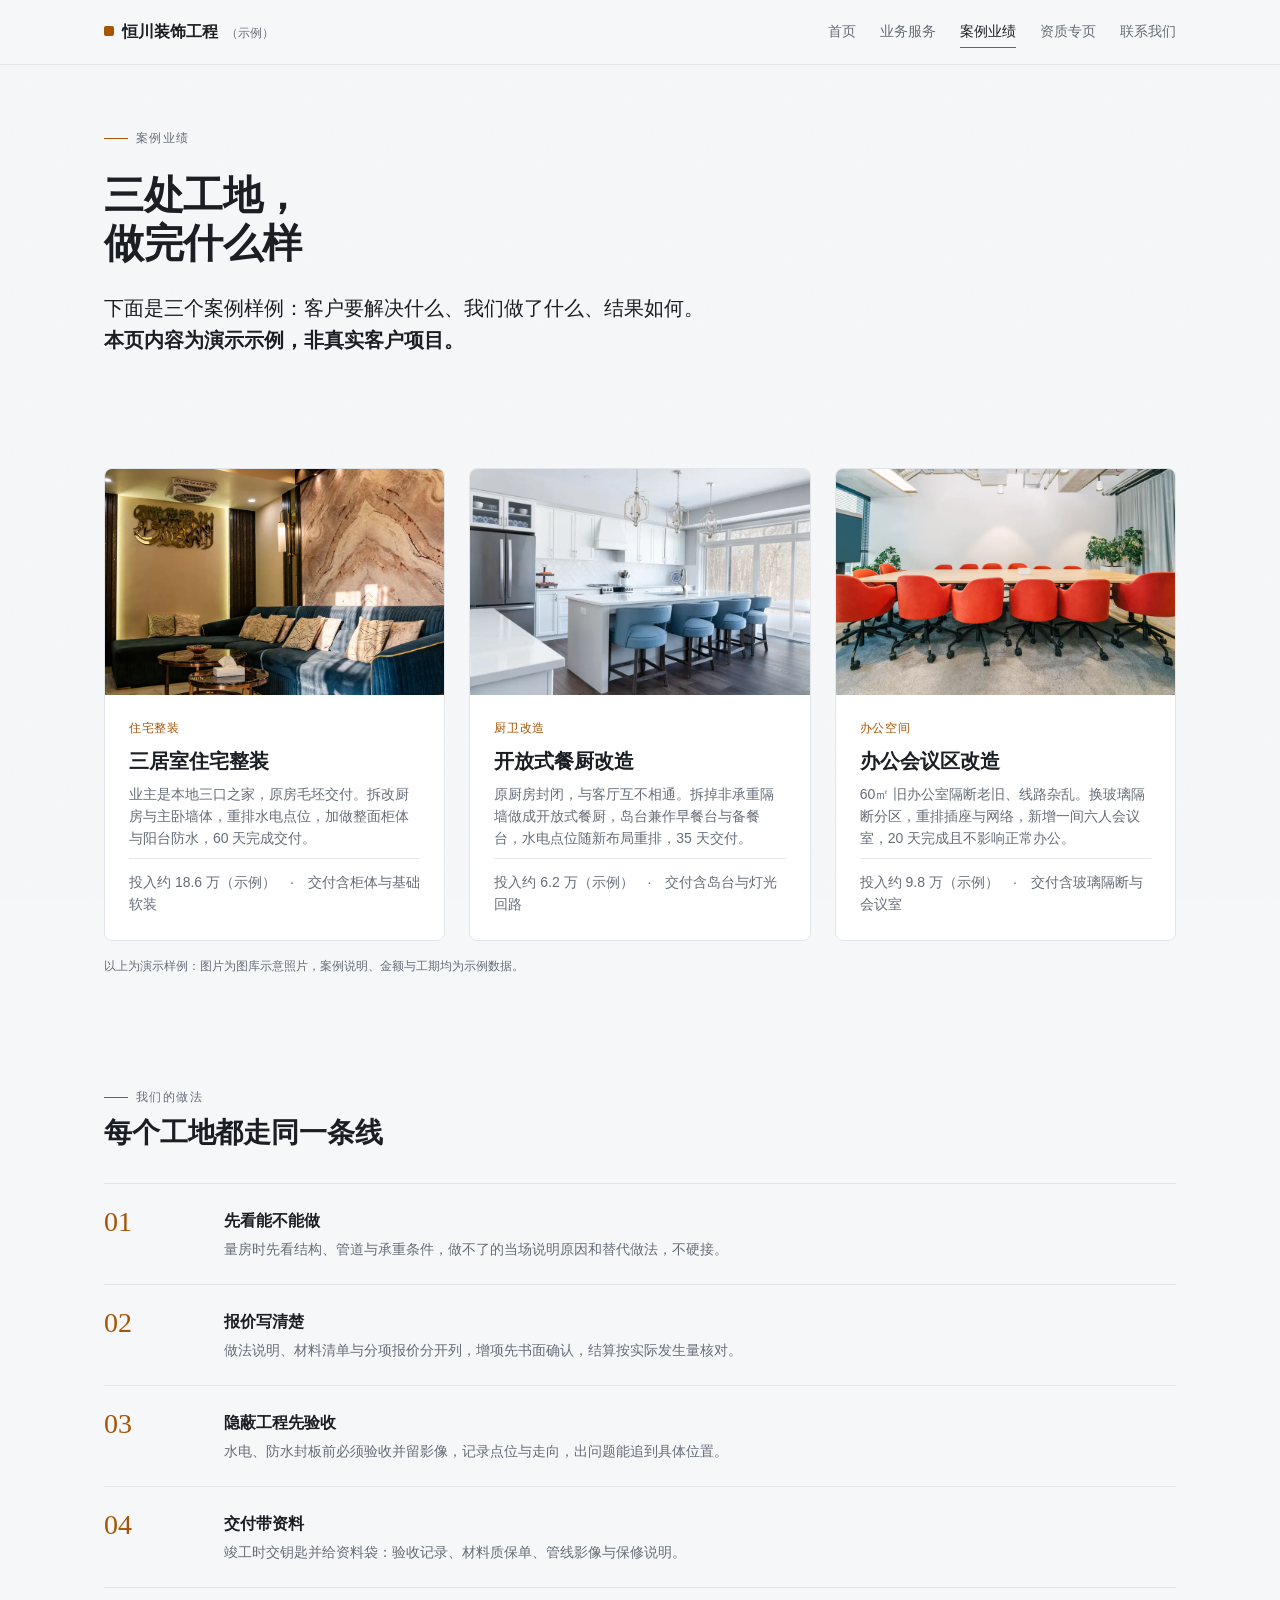
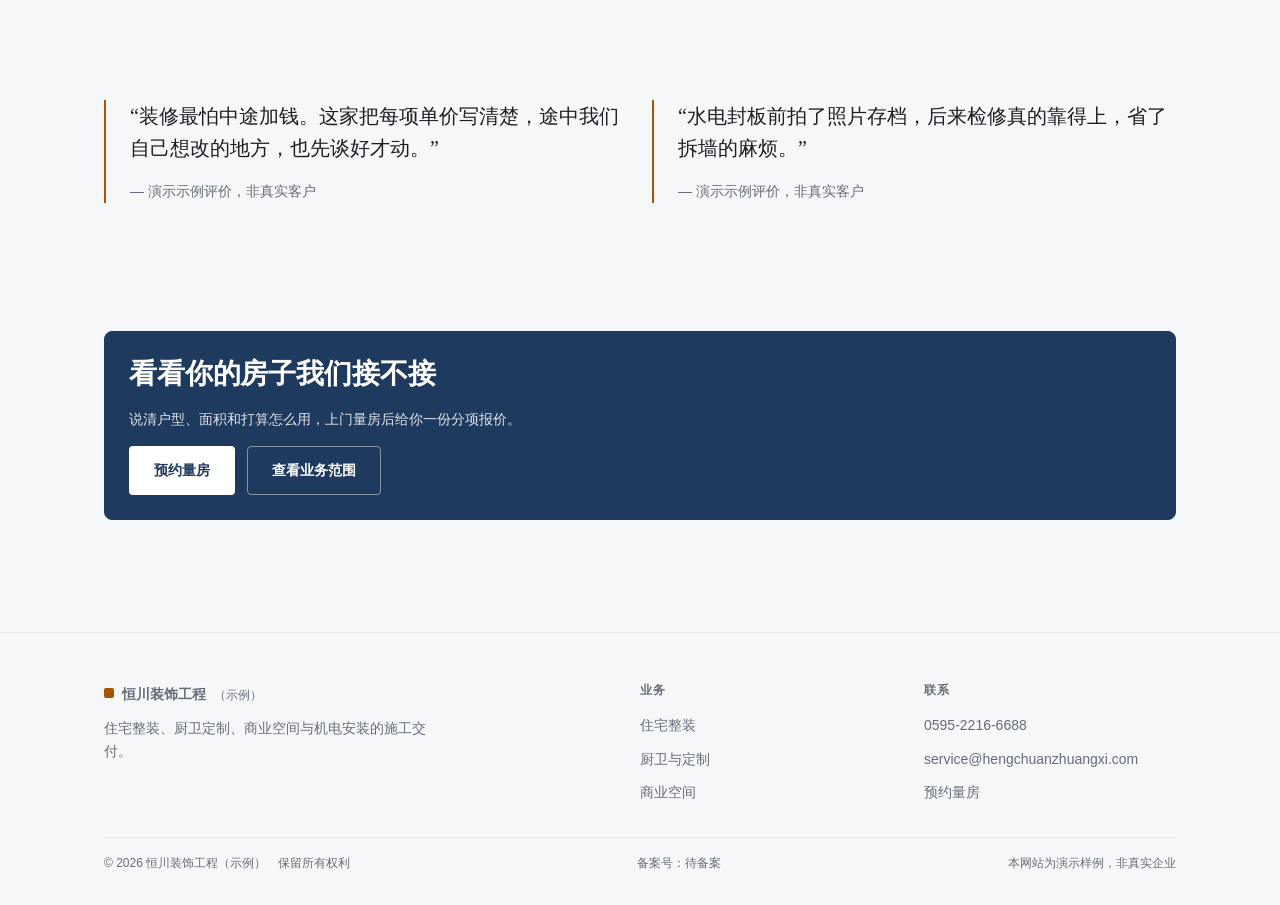
==== commit c8fdf3cc: "feat: 上传 cases.html" ====
--- a/cases.html
+++ b/cases.html
@@ -50,7 +50,7 @@
       <div class="grid grid--3">
         <article class="card card--case">
           <div class="card--case__media">
-            <img src="assets/img/case-home.webp" alt="完工的住宅客厅，蓝色布艺沙发与大理石背景墙" data-search="住宅整装 完工 客厅 沙发" width="1200" height="800" loading="lazy" decoding="async">
+            <img src="assets/img/case-home.webp" alt="完工的住宅客厅，蓝色布艺沙发与大理石背景墙" data-search="住宅整装 完工 客厅 沙发" width="900" height="1353" loading="lazy" decoding="async">
           </div>
           <div class="card--case__body">
             <span class="card__tag">住宅整装</span>
@@ -62,7 +62,7 @@
 
         <article class="card card--case">
           <div class="card--case__media">
-            <img src="assets/img/case-kitchen.webp" alt="完工的开放式厨房，白色岛台与灰蓝色吧台椅，落地窗采光" data-search="餐厨改造 完工 岛台 吧台椅" width="1200" height="800" loading="lazy" decoding="async">
+            <img src="assets/img/case-kitchen.webp" alt="完工的开放式厨房，白色岛台与灰蓝色吧台椅，落地窗采光" data-search="餐厨改造 完工 岛台 吧台椅" width="900" height="600" loading="lazy" decoding="async">
           </div>
           <div class="card--case__body">
             <span class="card__tag">厨卫改造</span>
@@ -74,7 +74,7 @@
 
         <article class="card card--case">
           <div class="card--case__media">
-            <img src="assets/img/case-office.webp" alt="完工的办公室会议区，长桌配红色转椅，两侧摆绿植" data-search="办公改造 完工 会议室 长桌" width="1200" height="800" loading="lazy" decoding="async">
+            <img src="assets/img/case-office.webp" alt="完工的办公室会议区，长桌配红色转椅，两侧摆绿植" data-search="办公改造 完工 会议室 长桌" width="900" height="600" loading="lazy" decoding="async">
           </div>
           <div class="card--case__body">
             <span class="card__tag">办公空间</span>
--- a/assets/css/base.css
+++ b/assets/css/base.css
@@ -1099,6 +1099,10 @@
   border: 1px solid var(--line);
   border-radius: var(--radius-lg);
   padding: var(--sp-12);
+  font: inherit;
+  color: inherit;
+  text-align: left;
+  width: 100%;
 }
 
 .cert:hover {
@@ -1112,7 +1116,7 @@
   border-radius: var(--radius);
 }
 
-.cert figcaption {
+.cert__caption {
   font-size: var(--fs-12);
   color: var(--text-muted);
 }
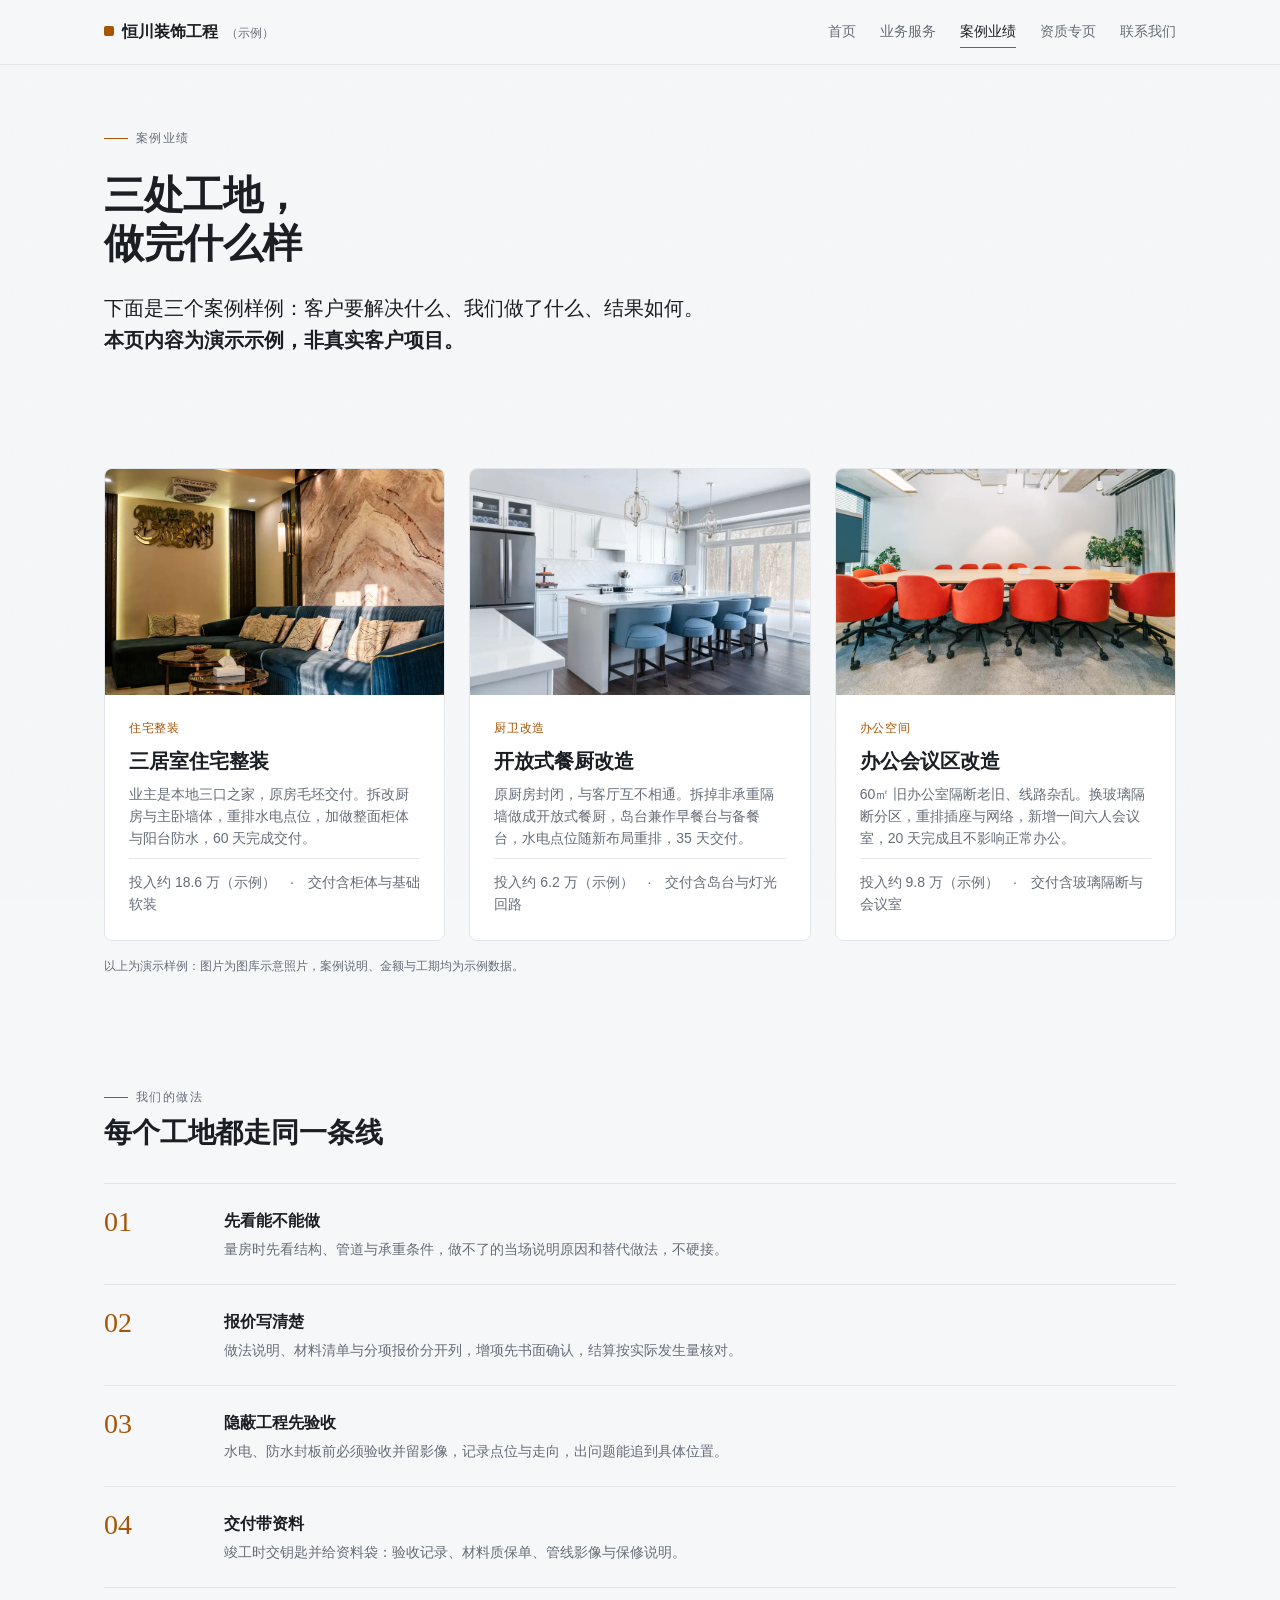
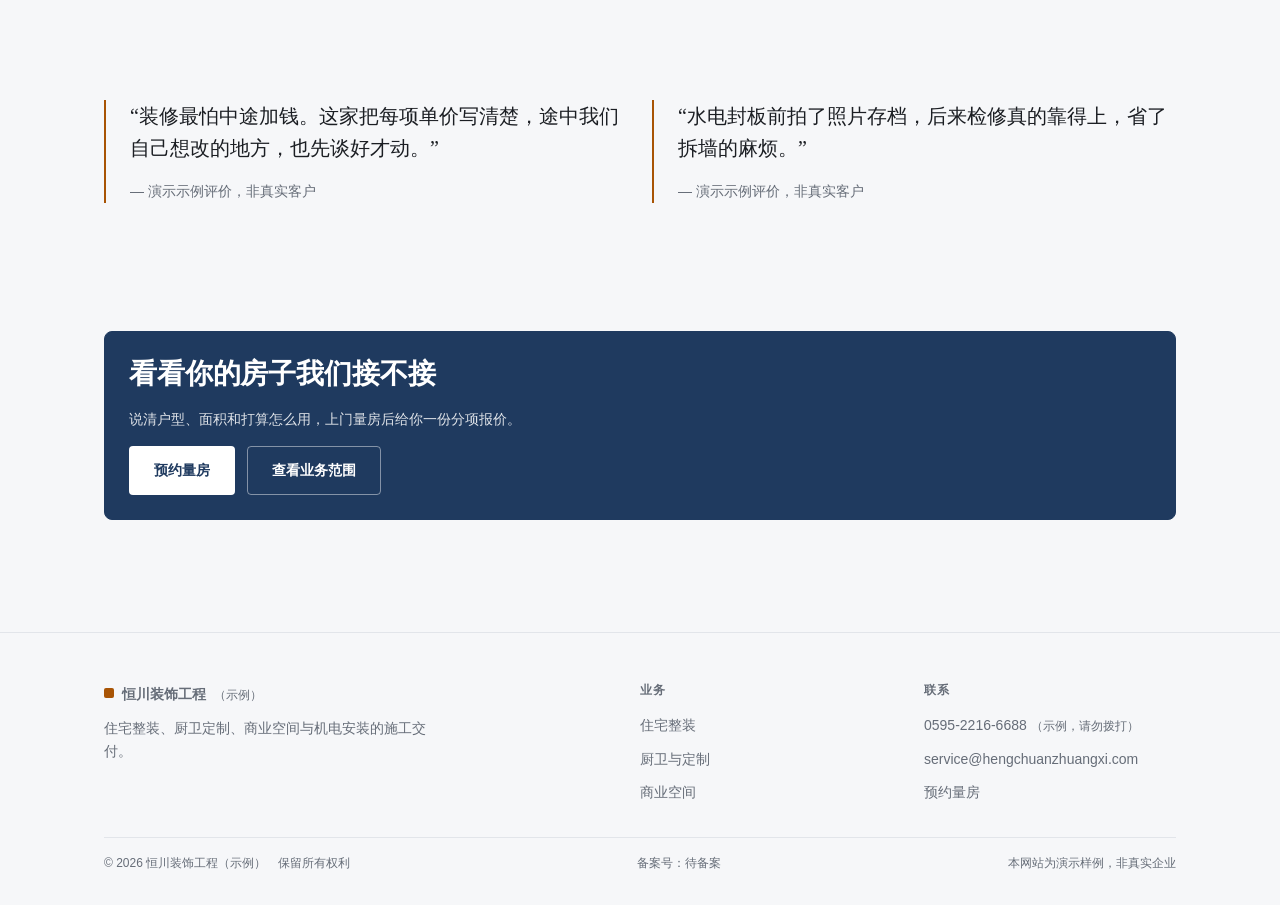
==== commit f8eab9db: "feat: 电话加「示例，请勿拨打」标注，并更新验收裁定与自测记录（单次提交）" ====
--- a/cases.html
+++ b/cases.html
@@ -183,7 +183,7 @@
       <div>
         <h3 class="footer__label">联系</h3>
         <ul>
-          <li><a href="tel:+8659522166688">0595-2216-6688</a></li>
+          <li><a href="tel:+8659522166688">0595-2216-6688<span class="demo-note">（示例，请勿拨打）</span></a></li>
           <li><a href="mailto:service@hengchuanzhuangxi.com">service@hengchuanzhuangxi.com</a></li>
           <li><a href="contact.html">预约量房</a></li>
         </ul>
--- a/assets/css/base.css
+++ b/assets/css/base.css
@@ -1404,5 +1404,6 @@
 .u-mt-16 { margin-top: var(--sp-16); }
 .u-mt-24 { margin-top: var(--sp-24); }
 .u-fw-600 { font-weight: 600; }
+.demo-note { font-size: var(--fs-12); margin-left: var(--sp-4); }
 
 .u-items-start { align-items: start; }
